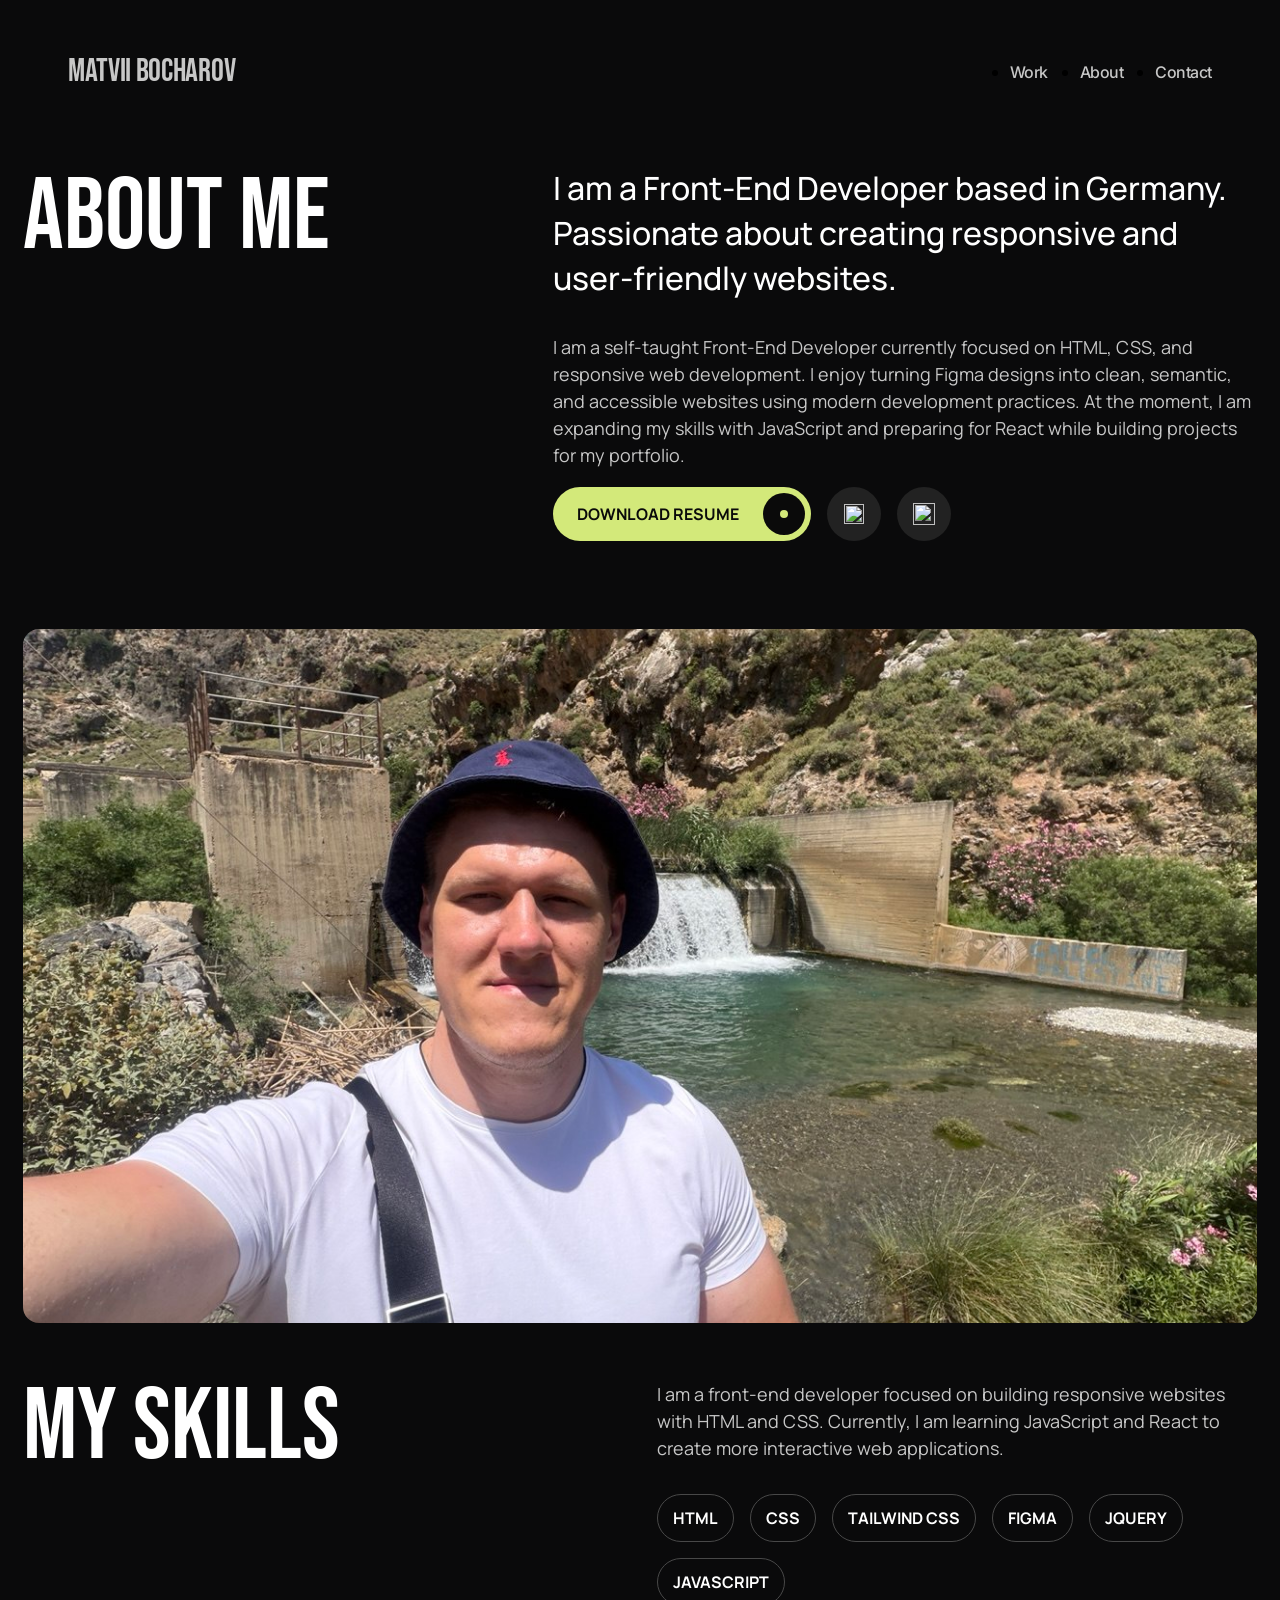
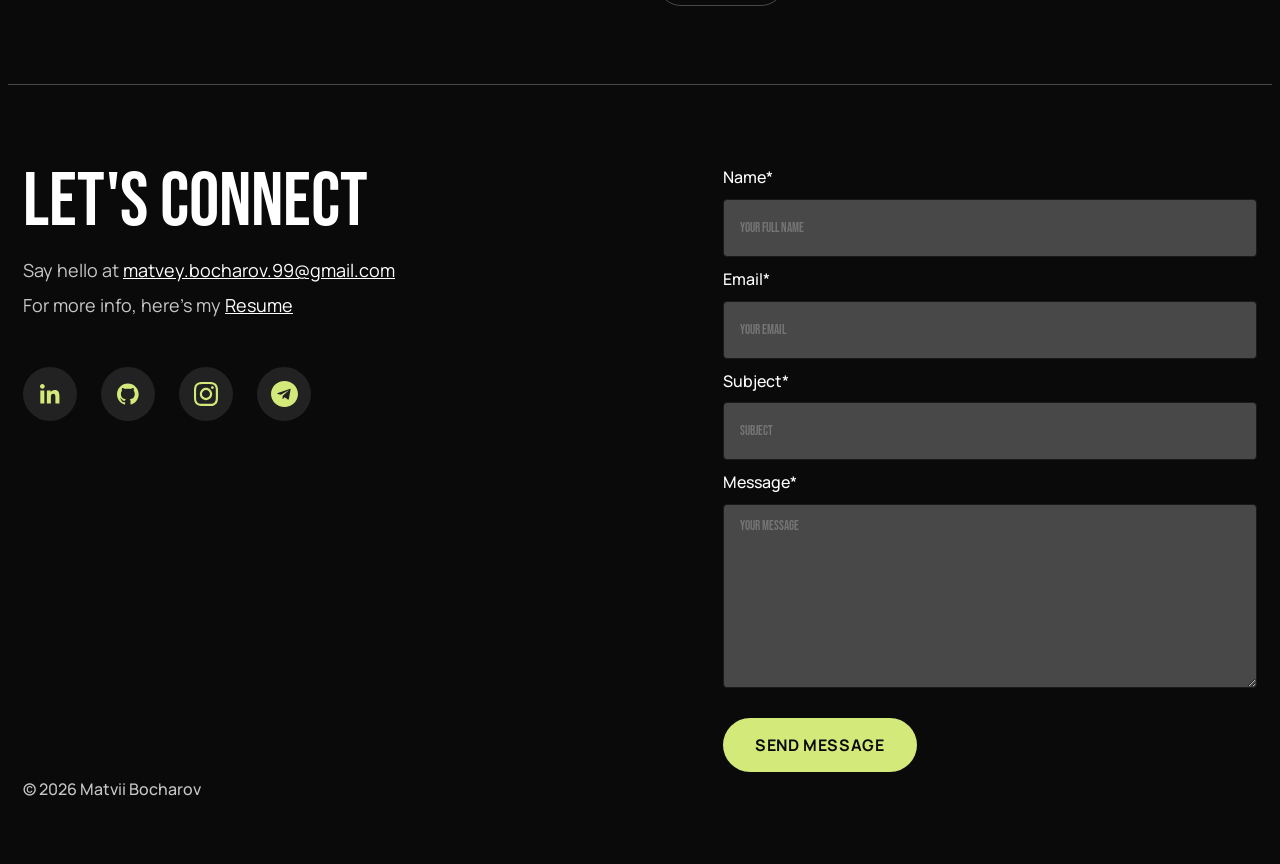
==== about.html @ 858ebe20 "Initial portfolio" ====
<!DOCTYPE html>
<html lang="en">

<head>
  <meta charset="UTF-8">
  <meta name="viewport" content="width=device-width, initial-scale=1.0">
  <title>About Me</title>
  <link rel="stylesheet" href="css/style.css">
  <link rel="preconnect" href="https://fonts.googleapis.com">
  <link rel="preconnect" href="https://fonts.gstatic.com" crossorigin>
  <link
    href="https://fonts.googleapis.com/css2?family=Bebas+Neue&family=Inter:ital,opsz,wght@0,14..32,100..900;1,14..32,100..900&family=Manrope:wght@200..800&family=Roboto:ital,wght@0,100..900;1,100..900&display=swap"
    rel="stylesheet">
</head>

<body>
  <div class="wrapper">
    <header id="top" class="header">
      <div class="header__inner">

        <a class="header__logo logo" href="/index.html">
          MATVII BOCHAROV
        </a>

        <div class="overlay"></div>

        <nav class="header__nav">
          <ul class="header__nav-list">
            <li class="header__nav-item">
              <a class="header__nav-link" href="/index.html#work">Work</a>
            </li>
            <li class="header__nav-item">
              <a class="header__nav-link" href="/index.html#about">About</a>
            </li>
            <li class="header__nav-item">
              <a class="header__nav-link" href="/index.html#contact">Contact</a>
            </li>
          </ul>
        </nav>
        <button class="header__burger">
          <span class="header__burger-line"></span>
          <span class="header__burger-line"></span>
          <span class="header__burger-line"></span>
        </button>

      </div>
    </header>
    <main class="main">
      <section class="main__profile">
        <div class="container">
          <div class="profile__inner">
            <div class="profile__title-box">
              <h1 class="profile__title">About me</h1>
              <div class="profile__subtitle-box">
                <h3 class="profile__subtitle">I am a Front-End Developer based in Germany.
                  Passionate about creating responsive and user-friendly websites.</h3>
                <p class="profile__text">I am a self-taught Front-End Developer currently focused on HTML, CSS, and
                  responsive web development. I enjoy turning Figma designs into clean, semantic, and accessible
                  websites using modern development practices. At the moment, I am expanding my skills with JavaScript
                  and preparing for React while building projects for my portfolio.</p>
                <div class="profile__links">
                  <a class="resume-button" href="/assets/lebenslauf.pdf" target="_blank" rel="noopener noreferrer">
                    <span class="resume-button__text">Download Resume</span>

                    <span class="resume-button__icon-box">
                      <span class="resume-button__dot"></span>

                      <img class="resume-button__icon" src="/images/icons/download-icon.svg" alt="" aria-hidden="true">
                    </span>
                  </a>
                  <a class="hero__social-btn" href="https://www.linkedin.com/in/matvii-bocharov-57a820339/"
                    target="_blank" aria-label="LinkedIn">

                    <img class="hero__social-icon hero__social-icon--linkedin" src="images/icons/linkedin.svg" alt="">
                  </a>

                  <a class="hero__social-btn" href="https://github.com/Matvey2101" target="_blank" aria-label="GitHub">

                    <img class="hero__social-icon hero__social-icon--github" src="images/icons/git.svg" alt="">
                  </a>
                </div>
              </div>
            </div>
            <div class="profile__image-box">
              <img class="profile__image" src="/images/profile__img.jpg" alt="">
            </div>
            <div class="profile__skills">
              <h2 class="profile__title-skill">My Skills</h2>
              <div class="profile__info">
                <p class="profile__text">I am a front-end developer focused on building responsive websites with HTML
                  and CSS. Currently, I am learning JavaScript and React to create more interactive web applications.
                </p>
                <ul class="skills__list">
                  <li class="skills__item">HTML</li>
                  <li class="skills__item">CSS</li>
                  <li class="skills__item">TAILWIND CSS</li>
                  <li class="skills__item">FIGMA</li>
                  <li class="skills__item">JQUERY</li>
                  <li class="skills__item">JAVASCRIPT</li>
                </ul>
              </div>
            </div>
          </div>
        </div>
      </section>
      <section id="contact" class="main__questions">
        <div class="container">
          <div class="questions__inner">
            <div class="questions__info">
              <h2 class="questions__title">LET'S CONNECT</h2>

              <p class="questions__text">
                Say hello at
                <a class="questions__mail" href="mailto:matvey.bocharov.99@gmail.com" rel="noopener noreferrer">
                  matvey.bocharov.99@gmail.com
                </a>
              </p>

              <p class="questions__text">
                For more info, here's my
                <a class="questions__cv" href="/assets/lebenslauf.pdf" target="_blank" rel="noopener noreferrer">
                  Resume
                </a>
              </p>
              <div class="questions__socials">
                <a class="questions__social-link" href="https://www.linkedin.com/in/matvii-bocharov-57a820339/"
                  target="_blank">
                  <svg class="questions__social-icon questions__social-icon--linkedin" width="25" height="25"
                    viewBox="0 0 25 25" fill="none" xmlns="http://www.w3.org/2000/svg">
                    <path
                      d="M2.91733 5.83467C4.52853 5.83467 5.83467 4.52853 5.83467 2.91733C5.83467 1.30613 4.52853 0 2.91733 0C1.30613 0 0 1.30613 0 2.91733C0 4.52853 1.30613 5.83467 2.91733 5.83467Z"
                      fill="#D3E97A" />
                    <path
                      d="M8.58933 8.04532V24.2307H13.6147V16.2267C13.6147 14.1147 14.012 12.0693 16.6307 12.0693C19.2133 12.0693 19.2453 14.484 19.2453 16.36V24.232H24.2733V15.356C24.2733 10.996 23.3347 7.64532 18.2387 7.64532C15.792 7.64532 14.152 8.98799 13.4813 10.2587H13.4133V8.04532H8.58933ZM0.399994 8.04532H5.43333V24.2307H0.399994V8.04532Z"
                      fill="#D3E97A" />
                  </svg>
                </a>
                <a class="questions__social-link" href="https://github.com/Matvey2101" target="_blank">
                  <svg class="questions__social-icon questions__social-icon--github" width="27" height="26"
                    viewBox="0 0 27 26" fill="none" xmlns="http://www.w3.org/2000/svg">
                    <path fill-rule="evenodd" clip-rule="evenodd"
                      d="M13.2987 0C5.95333 0 0 5.95333 0 13.2987C0 19.1733 3.80933 24.1587 9.09467 25.9187C9.76 26.0387 10 25.6293 10 25.2773C10 24.9613 9.98933 24.124 9.98533 23.016C6.28533 23.8187 5.504 21.232 5.504 21.232C4.90133 19.696 4.028 19.2867 4.028 19.2867C2.82133 18.4613 4.12 18.48 4.12 18.48C5.456 18.5733 6.156 19.8507 6.156 19.8507C7.34267 21.8827 9.27067 21.296 10.0253 20.956C10.1467 20.096 10.4933 19.5093 10.872 19.1773C7.92 18.8427 4.816 17.7013 4.816 12.604C4.816 11.1547 5.33467 9.96533 6.18133 9.03733C6.04667 8.7 5.58667 7.34667 6.31333 5.51733C6.31333 5.51733 7.42933 5.15867 9.96933 6.87867C11.0541 6.58356 12.1731 6.43293 13.2973 6.43067C14.4216 6.43249 15.5406 6.58313 16.6253 6.87867C19.1667 5.15733 20.2813 5.51733 20.2813 5.51733C21.008 7.34667 20.552 8.7 20.4133 9.03733C21.2667 9.96533 21.7787 11.1533 21.7787 12.604C21.7787 17.7147 18.672 18.8373 15.7093 19.1667C16.1827 19.5773 16.6093 20.388 16.6093 21.628C16.6093 23.4067 16.5933 24.8413 16.5933 25.2773C16.5933 25.6333 16.8307 26.0467 17.5093 25.916C22.792 24.1533 26.5973 19.172 26.5973 13.2987C26.5973 5.95333 20.644 0 13.2987 0Z"
                      fill="#D3E97A" />
                  </svg>
                </a>
                <a class="questions__social-link" href="https://www.instagram.com/b_m_v_2101/" target="_blank">
                  <svg class="questions__social-icon questions__social-icon--instagram" width="25" height="25"
                    viewBox="0 0 25 25" fill="none" xmlns="http://www.w3.org/2000/svg">
                    <path
                      d="M11.996 5.82935C10.3609 5.82935 8.79267 6.47891 7.63645 7.63513C6.48023 8.79135 5.83067 10.3595 5.83067 11.9947C5.83067 13.6298 6.48023 15.198 7.63645 16.3542C8.79267 17.5105 10.3609 18.16 11.996 18.16C13.6311 18.16 15.1993 17.5105 16.3555 16.3542C17.5118 15.198 18.1613 13.6298 18.1613 11.9947C18.1613 10.3595 17.5118 8.79135 16.3555 7.63513C15.1993 6.47891 13.6311 5.82935 11.996 5.82935ZM11.996 15.9987C10.9337 15.9987 9.91495 15.5767 9.1638 14.8255C8.41265 14.0744 7.99067 13.0556 7.99067 11.9933C7.99067 10.9311 8.41265 9.91229 9.1638 9.16115C9.91495 8.41 10.9337 7.98801 11.996 7.98801C13.0583 7.98801 14.0771 8.41 14.8282 9.16115C15.5793 9.91229 16.0013 10.9311 16.0013 11.9933C16.0013 13.0556 15.5793 14.0744 14.8282 14.8255C14.0771 15.5767 13.0583 15.9987 11.996 15.9987Z"
                      fill="#D3E97A" />
                    <path
                      d="M18.4053 7.04001C19.1992 7.04001 19.8427 6.39649 19.8427 5.60268C19.8427 4.80886 19.1992 4.16534 18.4053 4.16534C17.6115 4.16534 16.968 4.80886 16.968 5.60268C16.968 6.39649 17.6115 7.04001 18.4053 7.04001Z"
                      fill="#D3E97A" />
                    <path
                      d="M23.3747 4.14133C23.066 3.34424 22.5943 2.62038 21.9898 2.01608C21.3853 1.41178 20.6612 0.940361 19.864 0.632C18.9311 0.281809 17.9456 0.0924548 16.9493 0.0719999C15.6653 0.0159999 15.2587 0 12.0027 0C8.74667 0 8.32933 -1.3411e-07 7.056 0.0719999C6.06052 0.091409 5.07568 0.280802 4.144 0.632C3.34658 0.940002 2.62235 1.41129 2.01778 2.01564C1.4132 2.61998 0.941638 3.34403 0.633333 4.14133C0.283073 5.07415 0.0941527 6.05978 0.0746667 7.056C0.0173333 8.33867 0 8.74533 0 12.0027C0 15.2587 -9.93411e-09 15.6733 0.0746667 16.9493C0.0946667 17.9467 0.282667 18.9307 0.633333 19.8653C0.942503 20.6623 1.41453 21.3861 2.01925 21.9904C2.62397 22.5946 3.34809 23.0661 4.14533 23.3747C5.07524 23.7389 6.0605 23.9418 7.05867 23.9747C8.34267 24.0307 8.74933 24.048 12.0053 24.048C15.2613 24.048 15.6787 24.048 16.952 23.9747C17.9481 23.9544 18.9336 23.7655 19.8667 23.416C20.6637 23.1069 21.3875 22.6351 21.992 22.0306C22.5964 21.4262 23.0683 20.7023 23.3773 19.9053C23.728 18.972 23.916 17.988 23.936 16.9907C23.9933 15.708 24.0107 15.3013 24.0107 12.044C24.0107 8.78667 24.0107 8.37333 23.936 7.09733C23.9205 6.08703 23.7306 5.087 23.3747 4.14133ZM21.7507 16.8507C21.7421 17.6191 21.6018 18.3803 21.336 19.1013C21.1358 19.6198 20.8292 20.0907 20.4361 20.4836C20.043 20.8765 19.5719 21.1827 19.0533 21.3827C18.3403 21.6473 17.5871 21.7875 16.8267 21.7973C15.56 21.856 15.2027 21.8707 11.9547 21.8707C8.704 21.8707 8.372 21.8707 7.08133 21.7973C6.32124 21.788 5.56843 21.6478 4.856 21.3827C4.33558 21.184 3.86267 20.8783 3.46785 20.4853C3.07304 20.0923 2.76511 19.6208 2.564 19.1013C2.30193 18.3881 2.16175 17.6358 2.14933 16.876C2.092 15.6093 2.07867 15.252 2.07867 12.004C2.07867 8.75467 2.07867 8.42267 2.14933 7.13067C2.15795 6.3627 2.29821 5.60189 2.564 4.88133C2.97067 3.82933 3.804 3.00133 4.856 2.59867C5.56879 2.33485 6.32137 2.19462 7.08133 2.184C8.34933 2.12667 8.70533 2.11067 11.9547 2.11067C15.204 2.11067 15.5373 2.11067 16.8267 2.184C17.5872 2.19315 18.3405 2.33343 19.0533 2.59867C19.5719 2.79903 20.0429 3.1056 20.436 3.49871C20.8291 3.89181 21.1356 4.36276 21.336 4.88133C21.5981 5.5946 21.7383 6.34688 21.7507 7.10667C21.808 8.37467 21.8227 8.73067 21.8227 11.98C21.8227 15.228 21.8227 15.5773 21.7653 16.852H21.7507V16.8507Z"
                      fill="#D3E97A" />
                  </svg>
                </a>
                <a class="questions__social-link" href="https://t.me/BocharovM" target="_blank">
                  <svg class="questions__social-icon questions__social-icon--telegram" width="27" height="26"
                    viewBox="0 0 27 26" fill="none" xmlns="http://www.w3.org/2000/svg">
                    <path fill-rule="evenodd" clip-rule="evenodd"
                      d="M13.5 0C6.04416 0 0 5.8203 0 13C0 20.1797 6.04416 26 13.5 26C20.9558 26 27 20.1797 27 13C27 5.8203 20.9558 0 13.5 0ZM19.2594 7.8247C19.4714 7.7393 19.6819 8.0158 19.6058 8.3694L17.8408 18.045C17.7085 18.7304 17.3542 18.8936 16.7814 18.5744L13.6527 16.2717L12.1432 17.7398C11.9768 17.9053 11.8362 18.045 11.5144 18.045L11.7367 14.8274L17.5938 9.5368C17.8484 9.3093 17.5386 9.1832 17.1604 9.4093L9.9214 13.8697L6.79976 12.8973C6.12156 12.6837 6.10956 12.2184 6.94036 11.898L19.2594 7.8247Z"
                      fill="#D3E97A"></path>
                  </svg>
                </a>
              </div>
              <p class="questions__c">© 2026 Matvii Bocharov</p>
            </div>
            <div class="questions__content">
              <form action="https://formspree.io/f/xaqrdawn" method="post" class="questions__form">
                <div class="questions__form-row">
                  <label class="questions__form-label">
                    Name*
                    <input type="text" name="name" class="questions__form-input" placeholder="Your full Name" required>
                  </label>
                  <label class="questions__form-label">
                    Email*
                    <input type="email" name="email" class="questions__form-input" placeholder="Your Email" required>
                  </label>
                  <label class="questions__form-label">
                    Subject*
                    <input type="text" name="subject" class="questions__form-input" placeholder="Subject" required>
                  </label>
                  <label class="questions__form-label">
                    Message*
                    <textarea name="message" class="questions__form-textarea" placeholder="Your Message"
                      required></textarea>
                  </label>
                  <button type="submit" class="questions__form-button">SEND MESSAGE</button>
                </div>
              </form>
            </div>
          </div>
        </div>
      </section>
    </main>
  </div>
  <a href="#top" class="back-to-top" aria-label="Back to top">
    <svg class="back-to-top__icon" width="20" height="20" viewBox="0 0 24 24" fill="none"
      xmlns="http://www.w3.org/2000/svg">
      <path d="M12 5L5 12M12 5L19 12M12 5V19" stroke="currentColor" stroke-width="2.5" stroke-linecap="round"
        stroke-linejoin="round" />
    </svg>
  </a>
</body>

<script src="js/main.js"></script>

</html>
---- css/style.css ----
body {
  font-family: "Manrope", sans-serif;
  background-color: #0a0a0b;
}

html {
  scroll-behavior: smooth;
}

.wrapper {
  min-height: 100%;
  width: 100%;
  overflow: hidden;
}

.container {
  max-width: 1244px;
  padding: 0 15px;
  margin: 0 auto;
  height: 100%;
}

.button {
  border-radius: 100px;
  width: 54px;
  height: 54px;
}

.header__burger {
  display: none;
}

/* ------------------------------------HEADER--------------------------------------------- */
/* ------------------------------------HEADER--------------------------------------------- */

.header__top {
  width: 100%;
  height: 96px;
  background-color: black;
}

.header__inner {
  min-height: 100%;
  width: 100%;
  display: flex;
  justify-content: space-between;
  align-items: center;
  margin-bottom: 30px;
}

.header__logo {
  font-family: "Bebas Neue", sans-serif;
  position: relative;
  display: flex;
  justify-content: center;
  font-weight: 400;
  font-size: 32px;
  line-height: 150%;
  letter-spacing: -0.01em;
  color: #c7c7c7;
  margin: 24px 0 24px 60px;
  text-decoration: none;
  transition: color 0.3s;
}

.header__logo::after {
  content: "";
  position: absolute;
  left: 0;
  bottom: -4px;

  width: 100%;
  height: 2px;

  background: #d3e97a;

  transform: scaleX(0);
  transform-origin: left;
  transition: transform 0.3s;
}

.header__logo:hover::after {
  transform: scaleX(1);
}

.header__nav {
  margin: 36px 60px 36px;
}

.header__nav-list {
  display: flex;
  align-items: row;
}

.header__nav-link {
  font-family: "Inter", sans-serif;
  font-weight: 500;
  font-size: 16px;
  line-height: 150%;
  letter-spacing: -0.03em;
  color: #c7c7c7;
  text-decoration: none;
}

.header__nav-link:hover {
  color: #d3e97a;
  transition: 0.3s;
}

.header__nav-item {
  margin-right: 32px;
}

.header__nav-item:last-child {
  margin-right: 0;
}

/* ------------------------------------HERO--------------------------------------------- */
/* ------------------------------------HERO--------------------------------------------- */

.main__hero {
  margin-bottom: 160px;
}

.hero__inner {
  display: flex;
  flex-direction: row;
  align-items: center;
}

.hero__about-box {
  max-width: 560px;
  margin-right: 80px;
}

.hero__title {
  font-family: "Bebas Neue", sans-serif;
  font-weight: 400;
  font-size: 101px;
  line-height: 90%;
  color: #fff;
  margin-bottom: 8px;
}

.hero__text {
  font-weight: 400;
  font-size: 18px;
  line-height: 150%;
  color: #c7c7c7;
  margin-bottom: 40px;
}

.hero__btn-box {
  display: flex;
  justify-content: flex-start;
  align-items: center;
  gap: 10px;
}

/* ---------------- Contact Button ---------------- */

.hero__contact-btn {
  display: inline-flex;
  align-items: center;
  gap: 12px;

  min-height: 40px;
  padding: 6px 6px 6px 24px;

  border-radius: 100px;

  background: #d3e97a;
  color: #0a0a0a;

  text-decoration: none;
  text-transform: uppercase;

  font-size: 14px;
  font-weight: 700;
  line-height: 1;

  transition:
    background-color 0.3s,
    transform 0.3s;
}

.hero__contact-icon {
  position: relative;

  display: flex;
  justify-content: center;
  align-items: center;

  flex: 0 0 42px;
  width: 42px;
  height: 42px;

  border-radius: 50%;

  background: #222;

  color: #d3e97a;

  overflow: hidden;
}

.hero__contact-dot {
  position: absolute;

  width: 6px;
  height: 6px;

  border-radius: 50%;

  background: currentColor;

  transition:
    opacity 0.25s,
    transform 0.25s;
}

.hero__contact-arrow {
  position: absolute;

  width: 18px;
  height: 18px;

  opacity: 0;
  transform: translate(-4px, 4px) scale(0.7);

  transition:
    opacity 0.25s,
    transform 0.3s;
}

.hero__contact-btn:hover {
  background: #e2f89b;
  transform: translateY(-2px);
}

.hero__contact-btn:hover .hero__contact-dot {
  opacity: 0;
  transform: scale(0);
}

.hero__contact-btn:hover .hero__contact-arrow {
  opacity: 1;
  transform: translate(0, 0) scale(1);
}

.hero__contact-btn:active {
  transform: translateY(0);
}

/* -------------------- Social Buttons -------------------- */

.hero__social-btn {
  display: flex;
  justify-content: center;
  align-items: center;
  width: 54px;
  height: 54px;
  border-radius: 50%;
  background: #222;
  transition:
    background-color 0.3s,
    transform 0.3s;
}
.hero__social-icon {
  transition:
    transform 0.3s,
    filter 0.3s;
}
.hero__social-icon--linkedin {
  width: 20px;
  height: 20px;
}
.hero__social-icon--github {
  width: 22px;
  height: 22px;
}
.hero__social-btn:hover {
  background: #d3e97a;
  transform: translateY(-2px);
}
.hero__social-btn:hover .hero__social-icon {
  transform: scale(1.08);
  filter: brightness(0);
}
.hero__social-btn:active {
  transform: translateY(0);
}

/* ---------------- Hero Image ---------------- */

.hero__img-box {
  width: 600px;
  aspect-ratio: 3 / 4;
  border-radius: 16px;
  overflow: hidden;
}

.hero__image {
  display: block;
  width: 100%;
  height: 100%;
  object-fit: cover;
  object-position: center 85%;
}

/* ------------------------------------PROJECTS--------------------------------------------- */
/* ------------------------------------PROJECTS--------------------------------------------- */

.main__projects {
  margin-bottom: 122px;
  border-top: 1px solid #484848;
}

.project {
  display: flex;
  gap: 80px;
}

/* ---------------- Project Image ---------------- */

.project__preview {
  margin-bottom: 80px;
}

.projects__title-box {
  max-width: 600px;
  max-height: 138px;
  margin-bottom: 80px;
}

.project__preview {
  display: flex;
  align-items: center;
  justify-content: center;
  border-radius: 12px;
  width: 600px;
  height: 600px;
  background: #1a1a1a;
}

.project__img-box {
  border: 2px solid #000;
  border-radius: 12px;
  width: 486px;
  height: 295px;
}

.project__img {
  max-width: 486px;
  max-height: 347px;
}

/* ---------------- Project title ---------------- */

.projects__title {
  font-family: "Bebas Neue", sans-serif;
  font-weight: 400;
  font-size: 76px;
  line-height: 100%;
  color: #fff;
  margin-bottom: 8px;
}

.projects__list {
  padding-left: 0;
}

.project__content {
  max-width: 576px;
  max-height: 480px;
}
.project__title {
  font-weight: 500;
  font-size: 32px;
  line-height: 140%;
  color: #fff;
  margin-bottom: 16px;
}

.projects__text {
  font-weight: 400;
  font-size: 18px;
  line-height: 150%;
  color: #c7c7c7;
  margin-bottom: 32px;
}

/* ---------------- Project info ---------------- */

.project__info-title {
  font-weight: 600;
  font-size: 16px;
  line-height: 150%;
  text-transform: uppercase;
  color: #fff;
  margin-bottom: 32px;
}
.project-info__list {
  padding-left: 0;
  margin-bottom: 48px;
}
.project__info__item {
  display: flex;
  flex-direction: row;
  justify-content: space-between;
  border-bottom: 1px solid #484848;
  padding: 16px 0;
}
.project__info__label,
.project__info__value {
  font-weight: 500;
  font-size: 16px;
  line-height: 160%;
  color: #fff;
}

.project__info__label:last-child,
.project__info__value:last-child {
  margin-bottom: 0px;
}

/* ---------------- Project buttons ---------------- */

.project__actions {
  display: flex;
  gap: 24px;
}
.project__link {
  position: relative;

  display: inline-flex;
  align-items: center;
  gap: 8px;

  color: #d3e97a;
  text-decoration: none;
}

.project__link::after {
  content: "";

  position: absolute;

  left: 0;
  bottom: -4px;

  width: 100%;
  height: 2px;

  background: #d3e97a;

  transform: scaleX(0);
  transform-origin: left;

  transition: transform 0.3s;
}

.project__link:hover::after {
  transform: scaleX(1);
}

/* ------------------------------------ABOUT--------------------------------------------- */
/* ------------------------------------ABOUT--------------------------------------------- */

.main__about {
  padding: 120px 0;
  border-top: 1px solid #484848;
}

.about__inner {
  display: flex;
  flex-direction: row;
}

/* ---------------- About title ---------------- */

.about__title {
  font-family: "Bebas Neue", sans-serif;
  display: flex;
  align-content: flex-start;
  font-weight: 400;
  font-size: 101px;
  line-height: 90%;
  color: #fff;
  margin-right: 213px;
  white-space: nowrap;
  margin-top: 0;
  margin-bottom: 0;
  transform: translateY(7px);
}

/* ---------------- About subtitle ---------------- */

.about__content {
  max-width: 704px;
  max-height: 241px;
  margin-bottom: 472px;
}

.about__subtitle {
  font-family: "Roboto", sans-serif;
  font-weight: 500;
  font-size: 32px;
  line-height: 140%;
  color: #fff;
  margin-top: 0;
  margin-bottom: 16px;
}

.about__text {
  font-family: "Roboto", sans-serif;
  font-weight: 400;
  font-size: 18px;
  line-height: 150%;
  color: #c7c7c7;
  margin-bottom: 53px;
}

/* ---------------- About button ---------------- */

.about__link {
  position: relative;

  display: inline-block;

  color: #d3e97a;
  text-decoration: none;
  text-transform: uppercase;
  font-weight: 400;
}

.about__link::after {
  content: "";

  position: absolute;

  left: 0;
  bottom: -4px;

  width: 100%;
  height: 2px;

  background-color: #d3e97a;

  transform: scaleX(0);
  transform-origin: left;

  transition: transform 0.3s ease;
}

.about__link:hover::after {
  transform: scaleX(1);
}

/* ------------------------------------QUESTIONS--------------------------------------------- */
/* ------------------------------------QUESTIONS--------------------------------------------- */

.main__questions {
  border-top: 1px solid #484848;
}

.questions__inner {
  display: flex;
  justify-content: space-between;
  gap: 24px;
  padding-top: 80px;
  margin-bottom: 80px;
}

.questions__info {
  max-width: 600px;
  max-height: 611px;
  display: flex;
  flex-direction: column;
}

/* ---------------- Questions title ---------------- */

.questions__title {
  font-family: "Bebas Neue", sans-serif;
  font-weight: 400;
  font-size: 76px;
  line-height: 100%;
  color: #fff;
  margin: 0 0 16px 0;
}
.questions__text {
  font-weight: 400;
  font-size: 18px;
  line-height: 150%;
  color: #c7c7c7;
  margin: 0 0 8px 0;
}

.questions__mail,
.questions__cv {
  font-weight: 400;
  font-size: 18px;
  line-height: 150%;
  color: #fff;
}

.questions__socials {
  display: flex;
  gap: 24px;
  margin-top: 40px;
  margin-bottom: 340px;
}

/* ---------------- Questions buttons ---------------- */

.questions__social-link {
  display: flex;
  justify-content: center;
  align-items: center;

  width: 54px;
  height: 54px;

  border-radius: 50%;

  background: #222;

  transition:
    background-color 0.3s,
    transform 0.3s;
}

.questions__social-icon {
  transition:
    transform 0.3s,
    filter 0.3s;
}

.questions__social-icon--linkedin {
  width: 20px;
  height: 20px;
}

.questions__social-icon--github {
  width: 22px;
  height: 22px;
}

.questions__social-icon--instagram {
  width: 25px;
  height: 25px;
}

.questions__social-icon--telegram {
  width: 27px;
  height: 26px;
}

.questions__social-link:hover {
  background: #d3e97a;
  transform: translateY(-2px);
}

.questions__social-link:hover .questions__social-icon {
  transform: scale(1.08);
  filter: brightness(0);
}

.questions__social-link:active {
  transform: translateY(0);
}

/* ---------------- My Name ---------------- */

.questions__c {
  font-weight: 500;
  font-size: 16px;
  line-height: 160%;
  color: #c7c7c7;
}

/* ---------------- Questions Content ---------------- */

.questions__content {
  max-width: 600px;
  max-height: 611px;
}
.questions__form {
}
.questions__form-row {
}
.questions__form-label {
  display: block;
  font-weight: 500;
  font-size: 16px;
  line-height: 160%;
  color: #ffffff;
  border-radius: 4px;
  margin-bottom: 10px;
}
.questions__form-input {
  font-family: "Bebas Neue", sans-serif;
  display: block;
  border: 1px solid #1a1a1a;
  border-radius: 4px;
  padding: 13px 16px;
  margin-top: 8px;
  background-color: #484848;
  width: 500px;
  height: 30px;
}

.questions__form-textarea {
  font-family: "Bebas Neue", sans-serif;
  display: block;
  border: 1px solid #1a1a1a;
  border-radius: 4px;
  padding: 13px 16px;
  margin-top: 8px;
  background-color: #484848;
  width: 500px;
  height: 156px;
}

.questions__form-button {
  display: inline-flex;
  justify-content: center;
  align-items: center;
  margin-top: 20px;

  min-width: 160px;
  height: 54px;
  padding: 0 32px;

  border: none;
  border-radius: 100px;

  background: #d3e97a;
  color: #0a0a0a;

  font-family: inherit;
  font-size: 16px;
  font-weight: 700;
  line-height: 1;
  text-transform: uppercase;
  letter-spacing: 0.04em;

  cursor: pointer;

  transition:
    background-color 0.3s,
    transform 0.3s,
    box-shadow 0.3s;
}

.questions__form-button:hover {
  background: #e2f58c;
  transform: translateY(-2px);
  box-shadow: 0 10px 24px rgba(211, 233, 122, 0.25);
}

.questions__form-button:active {
  transform: translateY(0);
  box-shadow: 0 4px 12px rgba(211, 233, 122, 0.2);
}

.questions__form-button:focus-visible {
  outline: 2px solid #d3e97a;
  outline-offset: 4px;
}

/* ------------------------------------ABOUT HTML--------------------------------------------- */
/* ------------------------------------ABOUT HTML--------------------------------------------- */
/* ------------------------------------ABOUT HTML--------------------------------------------- */
/* ------------------------------------ABOUT HTML--------------------------------------------- */

/* ------------------------------------PROFILE--------------------------------------------- */
/* ------------------------------------PROFILE--------------------------------------------- */

.main__profile {
  margin-bottom: 80px;
}

.profile__inner {
  display: flex;
  flex-direction: column;
}

.profile__title-box {
  display: flex;
  align-items: flex-start;
  justify-content: space-between;
  gap: 60px;
  margin-bottom: 120px;
}

.profile__title {
  font-family: "Bebas Neue", sans-serif;
  font-weight: 400;
  font-size: 101px;
  line-height: 0.9;
  transform: translateY(7px);
  color: #fff;
  margin: 0;
  white-space: nowrap;
}
.profile__subtitle-box {
  display: flex;
  flex-direction: column;
  max-width: 704px;
  max-height: 343px;
}
.profile__subtitle {
  font-weight: 500;
  font-size: 32px;
  line-height: 140%;
  color: #fff;
  margin: 0 0 16px 0;
}

.profile__text {
  font-weight: 400;
  font-size: 18px;
  line-height: 150%;
  color: #c7c7c7;
}

.profile__links {
  display: flex;
  flex-direction: row;
  gap: 16px;
}

/* ---------------- Buttons ---------------- */

.resume-button {
  display: inline-flex;
  align-items: center;
  justify-content: space-between;
  gap: 24px;

  min-height: 54px;
  padding: 0 6px 0 24px;

  background-color: #d3e97a;
  border-radius: 100px;

  color: #0a0a0a;
  font-size: 16px;
  font-weight: 700;
  line-height: 1;
  text-transform: uppercase;
  text-decoration: none;

  transition:
    background-color 0.3s ease,
    transform 0.3s ease;
}

.resume-button__icon-box {
  position: relative;

  display: flex;
  align-items: center;
  justify-content: center;

  width: 42px;
  height: 42px;

  flex-shrink: 0;

  background-color: #0a0a0a;
  border-radius: 50%;
}

.resume-button__dot {
  position: absolute;

  width: 8px;
  height: 8px;

  background-color: #d3e97a;
  border-radius: 50%;

  opacity: 1;
  transform: scale(1);

  transition:
    opacity 0.25s ease,
    transform 0.25s ease;
}

.resume-button__icon {
  width: 35px;
  height: 35px;

  opacity: 0;
  transform: translateY(-3px) scale(0.75);

  transition:
    opacity 0.25s ease,
    transform 0.25s ease;
}

.resume-button:hover {
  transform: translateY(-2px);
}

.resume-button:hover .resume-button__dot {
  opacity: 0;
  transform: scale(0);
}

.resume-button:hover .resume-button__icon {
  opacity: 1;
  transform: translateY(0) scale(1);
}

/* ---------------- Title skill ---------------- */

.profile__title-skill {
  font-family: "Bebas Neue", sans-serif;
  font-weight: 400;
  font-size: 101px;
  line-height: 0.9;
  transform: translateY(20px);
  color: #fff;
  margin: 0;
  white-space: nowrap;
}

.profile__image-box {
  width: 100%;
  aspect-ratio: 1244 / 700;
  overflow: hidden;
  border-radius: 16px;
  margin-bottom: 40px;
}

.profile__image {
  width: 100%;
  height: 100%;
  display: block;
  object-fit: cover;
  object-position: center;
}

.profile__skills {
  display: flex;
  justify-content: space-between;
}
.profile__info {
  max-width: 600px;
  max-height: 241px;
}
.skills__list {
  display: flex;
  flex-wrap: wrap;
  gap: 16px;
  padding: 0;
  margin-top: 32px;
}
.skills__item {
  font-weight: 700;
  font-size: 16px;
  line-height: 100%;
  text-transform: uppercase;
  color: #fff;
  display: flex;
  align-items: center;
  justify-content: center;
  flex-direction: row;
  gap: 16px;
  border: 1px solid #484848;
  border-radius: 100px;
  padding: 15px;
}

/* ------------------------------------MEDIA--------------------------------------------- */
/* ------------------------------------MEDIA--------------------------------------------- */

/* ---------------- MEDIA 1200 ---------------- */

@media (max-width: 1200px) {
  /* index.html */

  .hero__title {
    font-size: 80px;
  }

  /* about.html */
}

/* ---------------- MEDIA 992 ---------------- */

@media (max-width: 992px) {
  /* index.html */

  .header__logo {
    margin: 10px 0 10px 20px;
  }

  .header__nav {
    margin: 36px 10px 36px;
  }

  .hero__title,
  .projects__title,
  .about__title,
  .questions__title {
    font-size: 65px;
    white-space: nowrap;
  }

  .hero__text,
  .projects__text,
  .about__text {
    font-size: 15px;
  }

  .hero__img-box {
    max-width: 420px;
  }

  .hero__image {
    width: 100%;
    height: auto;
  }

  .project {
    gap: 50px;
  }

  .project__title,
  .about__subtitle {
    font-size: 25px;
  }

  .project__info-title {
    font-size: 13px;
    margin-bottom: 15px;
  }

  .project__info__label,
  .project__info__value {
    font-size: 15px;
  }

  .project__info__item {
    padding: 11px 0;
  }

  /* about.html */
  .profile__title {
    font-size: 55px;
  }

  .profile__subtitle {
    font-size: 23px;
  }

  .profile__title-skill {
    font-size: 80px;
  }
}

/* ---------------- MEDIA 768 ---------------- */

@media (max-width: 768px) {
  /* BURGER */

  .header__nav {
    position: fixed;
    top: 0;
    right: 0;
    width: 320px;
    height: 100vh;

    transform: translateX(100%);
    transition: transform 0.3s ease;
    z-index: 11;
  }

  .header__nav--active {
    transform: translateX(0);
  }

  .header__burger {
    position: fixed;
    top: 40px;
    right: 20px;
    z-index: 12;
    width: 50px;
    height: 50px;
    display: flex;
    flex-direction: column;
    justify-content: center;
    align-items: center;
    gap: 7px;
    background-color: #141416;
    padding: 0;
    border: 0;
    outline: none;
  }

  .header__burger-line {
    position: absolute;
    width: 35px;
    height: 4px;
    background-color: #fff;
    transition:
      transform 0.3s,
      opacity 0.3s,
      box-shadow 0.3s;
  }

  .header__burger:hover .header__burger-line {
    background-color: #d3e97a;
    transform: translateY(-2px);
    box-shadow: 0 6px 16px rgba(211, 233, 122, 0.2);
  }

  .header__burger-line:nth-child(1) {
    top: 12px;
  }

  .header__burger-line:nth-child(2) {
    top: 23px;
  }

  .header__burger-line:nth-child(3) {
    top: 34px;
  }

  .header__burger--active .header__burger-line:nth-child(1) {
    top: 23px;
    transform: rotate(45deg);
  }

  .header__burger--active .header__burger-line:nth-child(2) {
    opacity: 0;
  }

  .header__burger--active .header__burger-line:nth-child(3) {
    top: 23px;
    transform: rotate(-45deg);
  }

  .header__nav--active {
    display: block;
    position: fixed;
    top: 0;
    right: 0;
    width: 320px;
    height: 100vh;
    background-color: #141416;
    z-index: 10;
  }

  .header__nav-list {
    display: flex;
    flex-direction: column;
    gap: 24px;
    margin: 0;
    padding: 70px 0 0 48px;
    list-style: none;
  }

  .header__nav-link {
    font-size: 24px;
  }

  .header__nav-item {
    width: 30px;
  }

  .header__nav-item:hover {
    transform: translateY(-2px);
    transition: 0.3s;
  }

  /* overlay */

  .overlay {
    position: fixed;
    height: 100%;
    width: 100%;
    top: 0;
    right: 0;
    background-color: rgb(0 0 0 / 70%);
    opacity: 0;
    visibility: hidden;
    z-index: 10;
  }

  .overlay--active {
    opacity: 1;
    visibility: visible;
  }

  /* index.html */

  .hero__about-box {
    margin: 0;
  }

  .hero__title,
  .hero__text {
    display: flex;
    text-align: center;
  }

  .hero__inner {
    flex-direction: column;
    gap: 64px;
  }

  .hero__title {
    display: flex;
    justify-content: center;
  }

  .hero__btn-box {
    justify-content: center;
  }

  .projects__inner {
    display: flex;
    flex-direction: column;
    align-items: center;
  }

  .project {
    display: flex;
    flex-direction: column;
    align-items: center;
  }

  .projects__title-box {
    display: flex;
    flex-direction: column;
    align-items: center;
    text-align: center;
  }

  .project__preview {
    display: flex;
    justify-content: center;
    align-items: center;
  }

  .project__img-box {
    display: flex;
    align-items: center;
    justify-content: center;
    width: 100%;
    height: 100%;
  }

  .project__img {
    width: 100%;
    height: 100%;
    object-fit: contain;
  }

  .projects__text {
    margin: 0;
    padding: 0;
  }

  .about__title {
    margin-right: 100px;
  }
  /* about.html */

  .profile__title-box {
    gap: 20px;
  }

  .profile__skills {
    gap: 20px;
  }
}
/* ---------------- MEDIA 576 ---------------- */

@media (max-width: 576px) {
  /* index.html */

  .hero__about-box {
    display: flex;
    flex-direction: column;
    justify-content: center;
    align-items: center;
  }

  .project__content {
    max-width: 500px;
  }

  .project__title,
  .about__subtitle {
    font-size: 20px;
  }

  .project__preview {
    margin: 0;
  }

  .about__inner {
    display: flex;
    flex-direction: column;
    gap: 20px;
    text-align: center;
  }

  .about__content {
    margin-bottom: 170px;
  }

  .about__title {
    display: flex;
    justify-content: center;
    margin: 0;
    padding: 0;
  }

  .about__text {
    margin-bottom: 25px;
  }

  .questions__inner {
    display: flex;
    flex-direction: column;
  }

  .questions__socials {
    margin-bottom: 20px;
  }

  .questions__form-input,
  .questions__form-textarea {
    max-width: 450px;
  }

  /* about.html */

  .profile__inner {
    flex-direction: column;
    align-items: center;
  }

  .profile__title-box {
    flex-direction: column;
    align-items: center;
  }

  .profile__subtitle-box {
    text-align: center;
    gap: 20px;
  }

  .profile__skills {
    flex-direction: column;
    justify-content: center;
  }

  .profile__title-skill {
    text-align: center;
  }

  .skills__list {
    gap: 7px;
  }

  .profile__links {
    justify-content: center;
  }

  .profile__subtitle {
    font-size: 20px;
    margin: 0;
  }

  .profile__text {
    font-size: 12px;
  }
}

/* ---------------- MEDIA 430 ---------------- */

@media (max-width: 430px) {
  /* index.html */

  .hero__img-box {
    max-width: 380px;
  }

  .projects__title {
    font-size: 60px;
  }

  .project__preview {
    width: 350px;
    height: 375px;
  }

  .questions__form-input,
  .questions__form-textarea {
    max-width: 320px;
  }

  /* about.html */

  .profile__title-skill {
    font-size: 60px;
  }

  .resume-button {
    gap: 0;
  }
}

/* ---------------- MEDIA 390 ---------------- */

@media (max-width: 390px) {
  /* index.html */

  .hero__about-box {
    max-width: 310px;
  }

  .hero__title {
    font-size: 50px;
  }

  .hero__img-box {
    max-width: 320px;
  }

  .projects__title {
    font-size: 50px;
  }

  .project__preview {
    width: 350px;
    height: 375px;
  }

  .project__content {
    max-width: 300px;
  }

  .questions__inner {
    display: flex;
    gap: 50px;
  }

  .questions__form-input,
  .questions__form-textarea {
    max-width: 290px;
  }

  /* about.html */
}
/* ---------------- MEDIA 350 ---------------- */

/* index.html */

@media (max-width: 350px) {
  .hero__img-box {
    max-width: 270px;
  }

  .hero__btn-box {
    gap: 3px;
  }

  .projects__title-box {
    max-width: 300px;
  }

  .projects__title {
    font-size: 40px;
  }

  .project__preview {
    width: 285px;
  }

  .project__content {
    max-width: 275px;
  }

  .questions__form-input,
  .questions__form-textarea {
    max-width: 260px;
  }

  /* about.html */
}
/* ------------------------------------BACK TO TOP--------------------------------------------- */
/* ------------------------------------BACK TO TOP--------------------------------------------- */

.back-to-top {
  position: fixed;
  right: 40px;
  bottom: 40px;

  display: flex;
  justify-content: center;
  align-items: center;

  width: 56px;
  height: 56px;

  border-radius: 50%;

  background: #d3e97a;
  color: #0a0a0a;

  opacity: 0;
  visibility: hidden;

  transform: translateY(20px);

  transition:
    opacity 0.3s,
    visibility 0.3s,
    transform 0.3s,
    box-shadow 0.3s;

  z-index: 1000;
}

.back-to-top--show {
  opacity: 1;
  visibility: visible;
  transform: translateY(0);
}

.back-to-top:hover {
  transform: translateY(-4px);
  box-shadow: 0 8px 24px rgba(211, 233, 122, 0.35);
}

.back-to-top__icon {
  transition: transform 0.3s;
}

.back-to-top:hover .back-to-top__icon {
  transform: translateY(-2px);
}
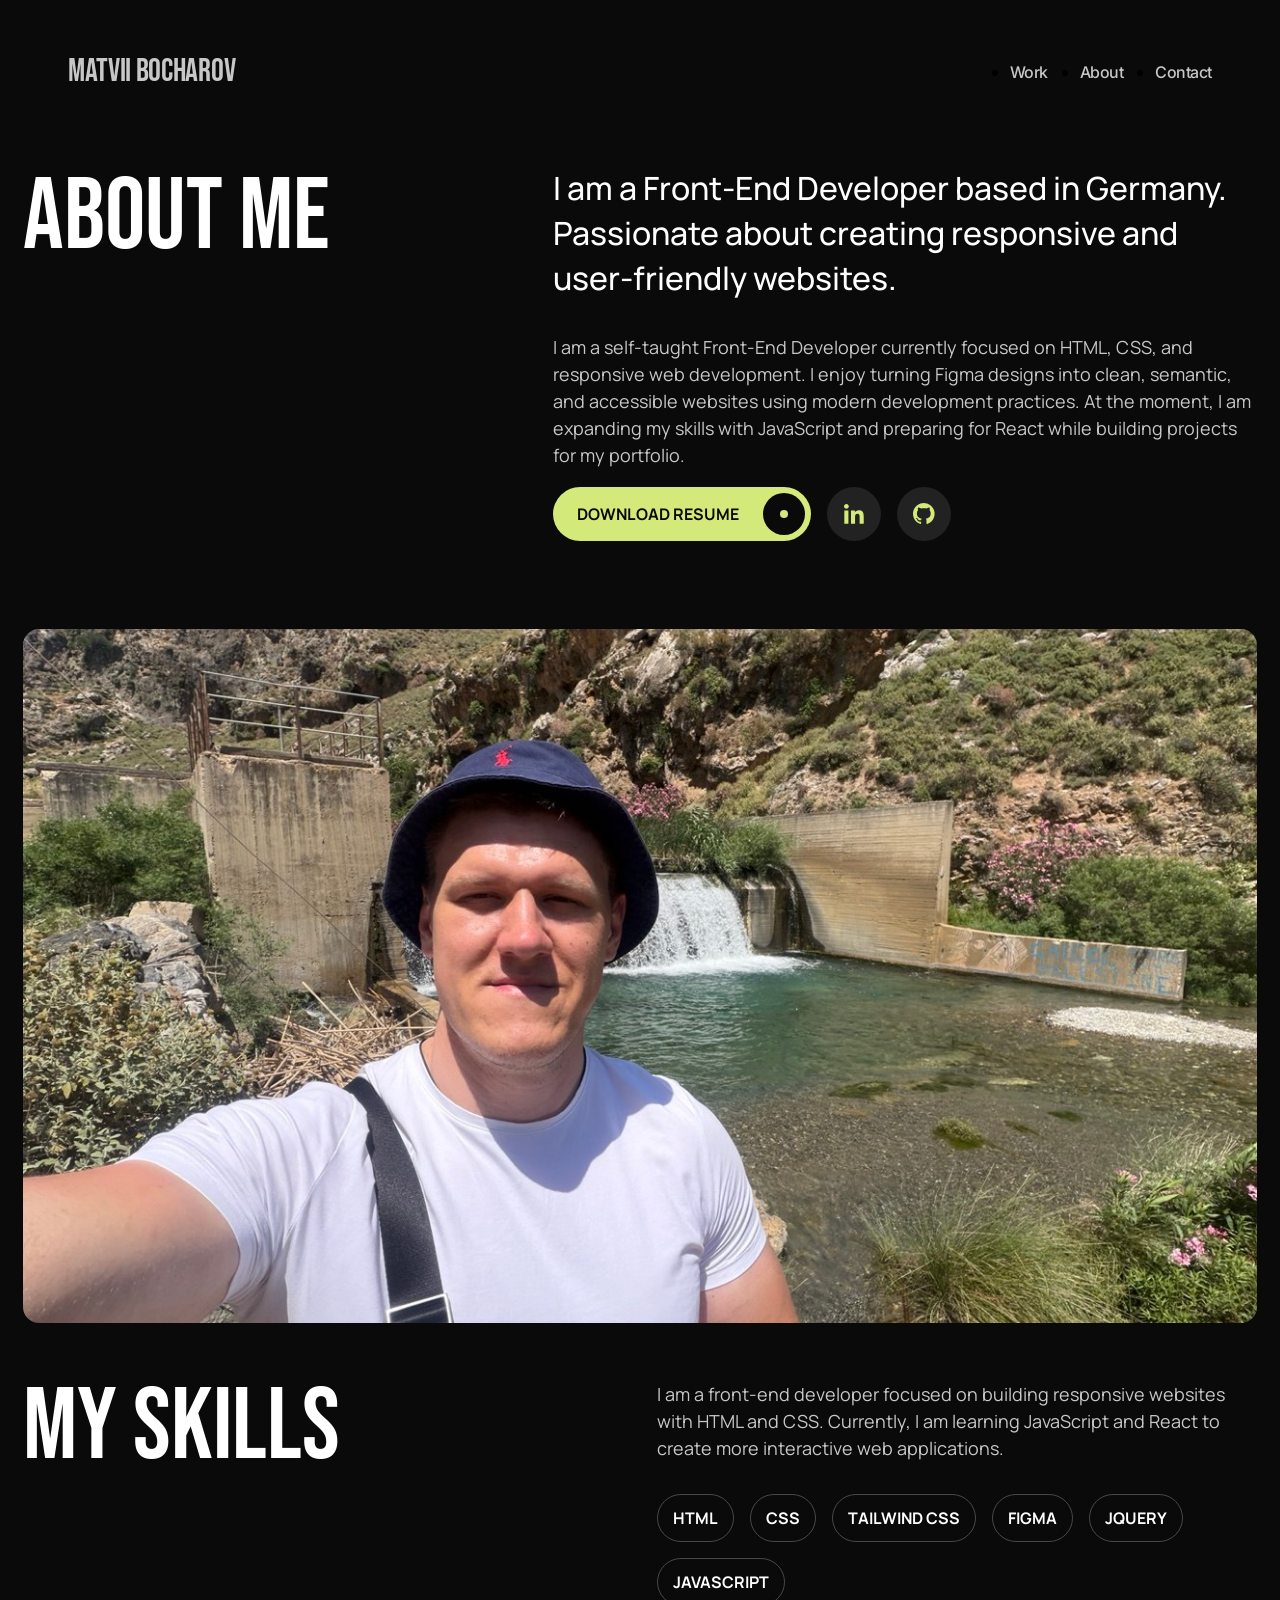
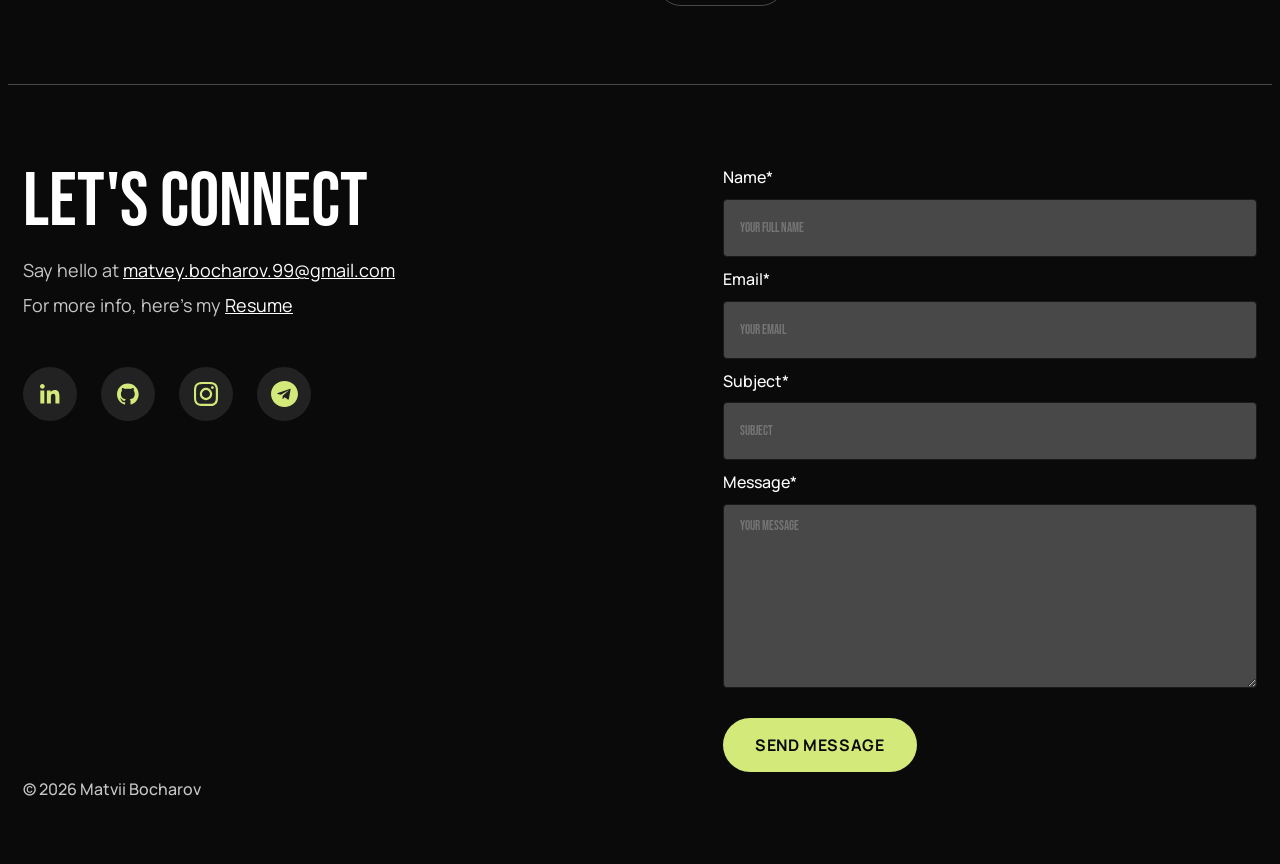
==== commit 3414ecac: "Rename social icons" ====
--- a/about.html
+++ b/about.html
@@ -18,7 +18,7 @@
     <header id="top" class="header">
       <div class="header__inner">
 
-        <a class="header__logo logo" href="/index.html">
+        <a class="header__logo logo" href="index.html">
           MATVII BOCHAROV
         </a>
 
@@ -27,13 +27,13 @@
         <nav class="header__nav">
           <ul class="header__nav-list">
             <li class="header__nav-item">
-              <a class="header__nav-link" href="/index.html#work">Work</a>
+              <a class="header__nav-link" href="index.html#work">Work</a>
             </li>
             <li class="header__nav-item">
-              <a class="header__nav-link" href="/index.html#about">About</a>
+              <a class="header__nav-link" href="index.html#about">About</a>
             </li>
             <li class="header__nav-item">
-              <a class="header__nav-link" href="/index.html#contact">Contact</a>
+              <a class="header__nav-link" href="index.html#contact">Contact</a>
             </li>
           </ul>
         </nav>
@@ -59,30 +59,30 @@
                   websites using modern development practices. At the moment, I am expanding my skills with JavaScript
                   and preparing for React while building projects for my portfolio.</p>
                 <div class="profile__links">
-                  <a class="resume-button" href="/assets/lebenslauf.pdf" target="_blank" rel="noopener noreferrer">
+                  <a class="resume-button" href="assets/lebenslauf.pdf" target="_blank" rel="noopener noreferrer">
                     <span class="resume-button__text">Download Resume</span>
 
                     <span class="resume-button__icon-box">
                       <span class="resume-button__dot"></span>
 
-                      <img class="resume-button__icon" src="/images/icons/download-icon.svg" alt="" aria-hidden="true">
+                      <img class="resume-button__icon" src="images/icons/download-icon.svg" alt="" aria-hidden="true">
                     </span>
                   </a>
                   <a class="hero__social-btn" href="https://www.linkedin.com/in/matvii-bocharov-57a820339/"
                     target="_blank" aria-label="LinkedIn">
 
-                    <img class="hero__social-icon hero__social-icon--linkedin" src="images/icons/linkedin.svg" alt="">
+                    <img class="hero__social-icon hero__social-icon--linkedin" src="images/icons/lin.svg" alt="">
                   </a>
 
                   <a class="hero__social-btn" href="https://github.com/Matvey2101" target="_blank" aria-label="GitHub">
 
-                    <img class="hero__social-icon hero__social-icon--github" src="images/icons/git.svg" alt="">
+                    <img class="hero__social-icon hero__social-icon--github" src="images/icons/gitcat.svg" alt="">
                   </a>
                 </div>
               </div>
             </div>
             <div class="profile__image-box">
-              <img class="profile__image" src="/images/profile__img.jpg" alt="">
+              <img class="profile__image" src="images/profile__img.jpg" alt="">
             </div>
             <div class="profile__skills">
               <h2 class="profile__title-skill">My Skills</h2>
@@ -118,7 +118,7 @@
 
               <p class="questions__text">
                 For more info, here's my
-                <a class="questions__cv" href="/assets/lebenslauf.pdf" target="_blank" rel="noopener noreferrer">
+                <a class="questions__cv" href="assets/lebenslauf.pdf" target="_blank" rel="noopener noreferrer">
                   Resume
                 </a>
               </p>
